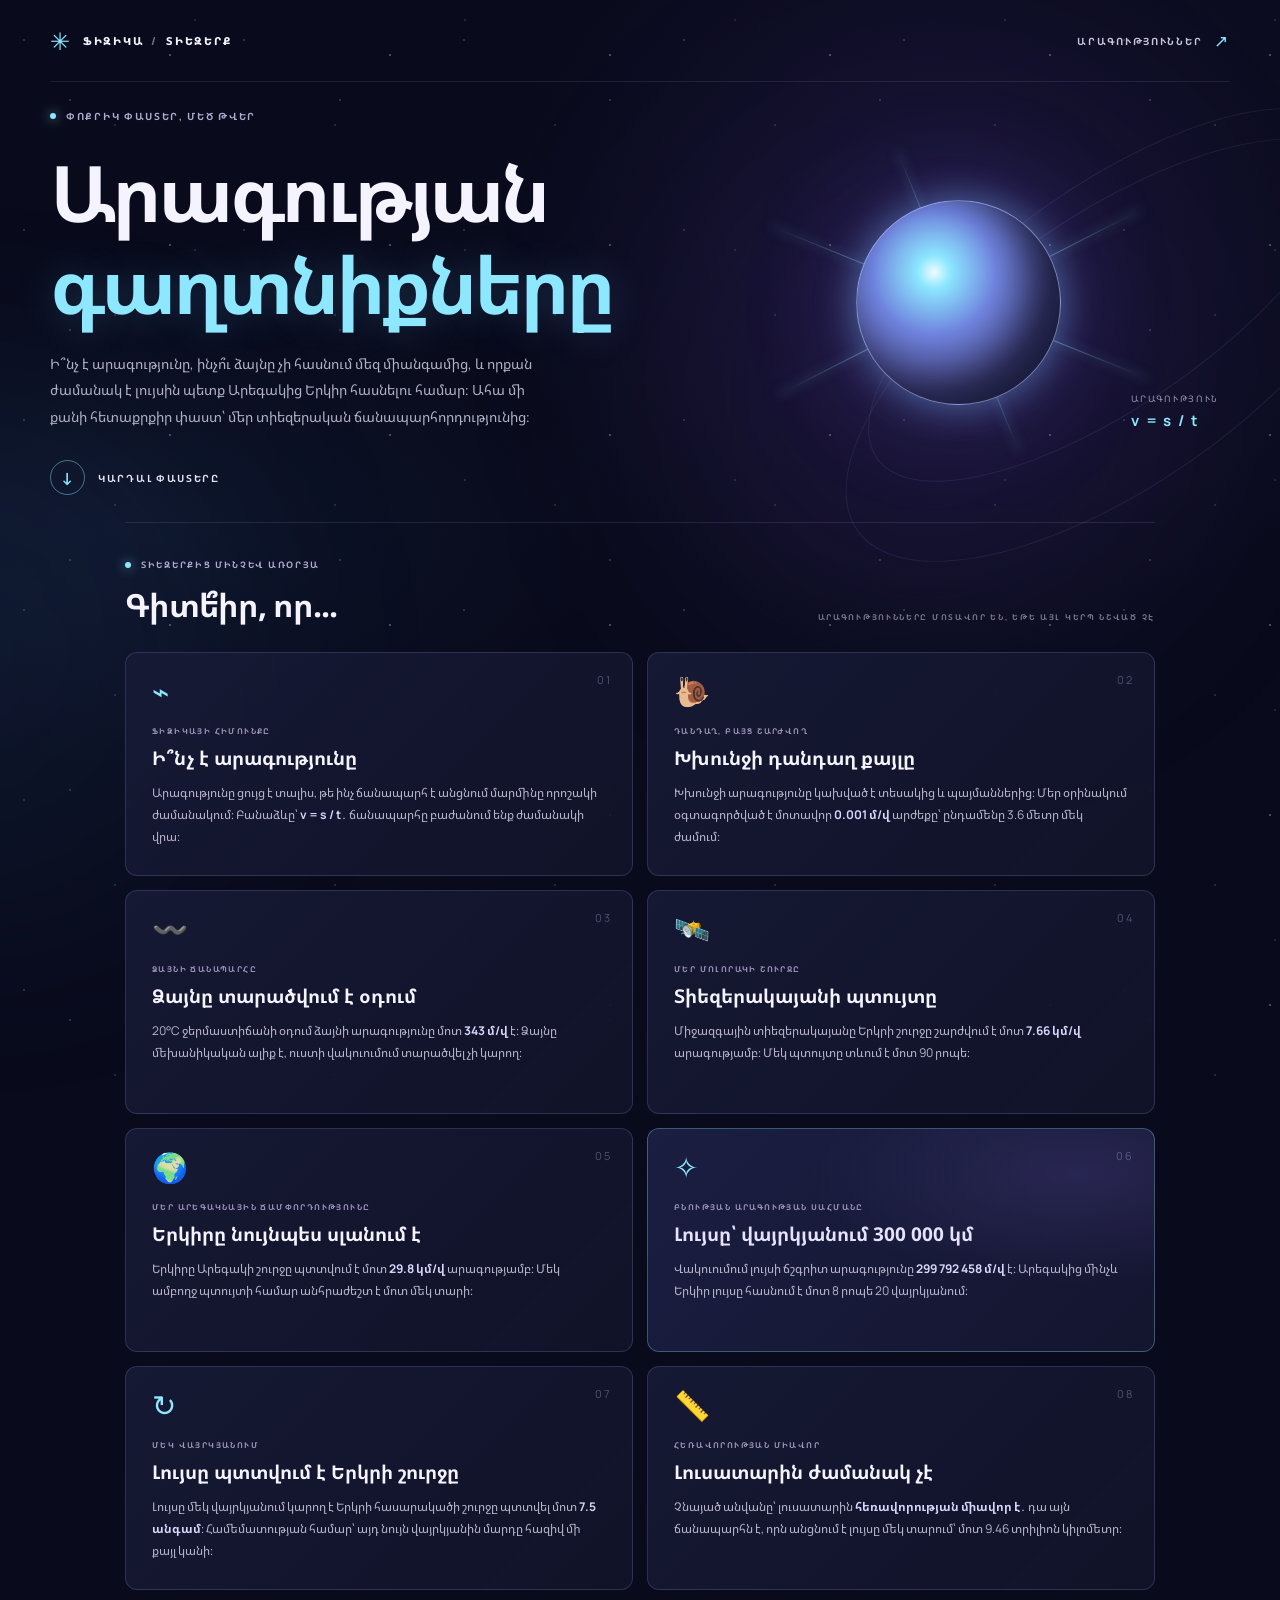
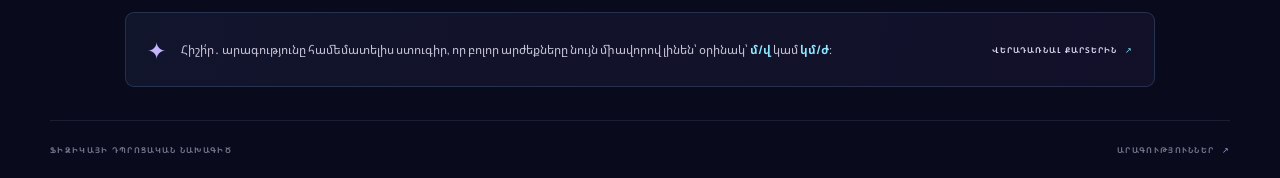
==== facts.html @ 8dcc0c98 "Add files via upload" ====
<!DOCTYPE html>
<html lang="hy">
  <head>
    <meta charset="UTF-8" />
    <meta name="viewport" content="width=device-width, initial-scale=1.0" />
    <meta
      name="description"
      content="Հետաքրքիր փաստեր արագության, ձայնի և լույսի մասին՝ ֆիզիկայի դպրոցական նախագծի համար։"
    />
    <meta name="theme-color" content="#090b1c" />
    <title>Հետաքրքիր փաստեր | Արագությունների տիեզերք</title>
    <link rel="preconnect" href="https://fonts.googleapis.com" />
    <link rel="preconnect" href="https://fonts.gstatic.com" crossorigin />
    <link
      href="https://fonts.googleapis.com/css2?family=Manrope:wght@400;500;600;700;800&family=Noto+Sans+Armenian:wght@400;500;600;700;800&display=swap"
      rel="stylesheet"
    />
    <link rel="stylesheet" href="style.css" />
  </head>
  <body>
    <div class="universe" aria-hidden="true">
      <div class="stars stars-back"></div>
      <div class="stars stars-front"></div>
      <div class="nebula nebula-one"></div>
      <div class="nebula nebula-two"></div>
      <div class="orbit orbit-one"></div>
      <div class="orbit orbit-two"></div>
    </div>

    <header class="topbar">
      <a class="brand" href="index.html" aria-label="Արագությունների տիեզերք՝ գլխավոր էջ">
        <span class="brand-mark" aria-hidden="true">✳</span>
        <span>ՖԻԶԻԿԱ <span class="brand-divider">/</span> ՏԻԵԶԵՐՔ</span>
      </a>
      <a class="top-link" href="index.html#journey">
        ԱՐԱԳՈՒԹՅՈՒՆՆԵՐ
        <span aria-hidden="true">↗</span>
      </a>
    </header>

    <main class="facts-main">
      <section class="facts-hero" aria-labelledby="page-title">
        <div>
          <p class="eyebrow"><span class="eyebrow-dot"></span> ՓՈՔՐԻԿ ՓԱՍՏԵՐ, ՄԵԾ ԹՎԵՐ</p>
          <h1 id="page-title">Արագության<br /><span>գաղտնիքները</span></h1>
          <p class="hero-description">
            Ի՞նչ է արագությունը, ինչո՞ւ ձայնը չի հասնում մեզ միանգամից,
            և որքան ժամանակ է լույսին պետք Արեգակից Երկիր հասնելու համար։
            Ահա մի քանի հետաքրքիր փաստ՝ մեր տիեզերական ճանապարհորդությունից։
          </p>
          <a class="explore-link" href="#facts">
            <span class="explore-icon" aria-hidden="true">↓</span>
            <span>ԿԱՐԴԱԼ ՓԱՍՏԵՐԸ</span>
          </a>
        </div>
        <div class="facts-hero-art" aria-hidden="true">
          <div class="facts-sun"></div>
          <div class="facts-ray ray-one"></div>
          <div class="facts-ray ray-two"></div>
          <div class="facts-ray ray-three"></div>
          <span class="facts-art-label">ԱՐԱԳՈՒԹՅՈՒՆ<br /><strong>v = s / t</strong></span>
        </div>
      </section>

      <section class="facts-section" id="facts" aria-labelledby="facts-title">
        <div class="section-heading">
          <div>
            <p class="eyebrow"><span class="eyebrow-dot"></span> ՏԻԵԶԵՐՔԻՑ ՄԻՆՉԵՎ ԱՌՕՐՅԱ</p>
            <h2 id="facts-title">Գիտե՞իր, որ...</h2>
          </div>
          <p class="section-note">ԱՐԱԳՈՒԹՅՈՒՆՆԵՐԸ ՄՈՏԱՎՈՐ ԵՆ, ԵԹԵ ԱՅԼ ԿԵՐՊ ՆՇՎԱԾ ՉԷ</p>
        </div>

        <div class="facts-grid">
          <article class="fact-card">
            <span class="fact-number">01</span>
            <span class="fact-icon" aria-hidden="true">⌁</span>
            <p class="fact-label">ՖԻԶԻԿԱՅԻ ՀԻՄՈՒՆՔԸ</p>
            <h3>Ի՞նչ է արագությունը</h3>
            <p>Արագությունը ցույց է տալիս, թե ինչ ճանապարհ է անցնում մարմինը որոշակի ժամանակում։ Բանաձևը՝ <strong>v = s / t</strong>․ ճանապարհը բաժանում ենք ժամանակի վրա։</p>
          </article>

          <article class="fact-card">
            <span class="fact-number">02</span>
            <span class="fact-icon" aria-hidden="true">🐌</span>
            <p class="fact-label">ԴԱՆԴԱՂ, ԲԱՅՑ ՇԱՐԺՎՈՂ</p>
            <h3>Խխունջի դանդաղ քայլը</h3>
            <p>Խխունջի արագությունը կախված է տեսակից և պայմաններից։ Մեր օրինակում օգտագործված է մոտավոր <strong>0.001 մ/վ</strong> արժեքը՝ ընդամենը 3.6 մետր մեկ ժամում։</p>
          </article>

          <article class="fact-card">
            <span class="fact-number">03</span>
            <span class="fact-icon" aria-hidden="true">〰️</span>
            <p class="fact-label">ՁԱՅՆԻ ՃԱՆԱՊԱՐՀԸ</p>
            <h3>Ձայնը տարածվում է օդում</h3>
            <p>20°C ջերմաստիճանի օդում ձայնի արագությունը մոտ <strong>343 մ/վ</strong> է։ Ձայնը մեխանիկական ալիք է, ուստի վակուումում տարածվել չի կարող։</p>
          </article>

          <article class="fact-card">
            <span class="fact-number">04</span>
            <span class="fact-icon" aria-hidden="true">🛰️</span>
            <p class="fact-label">ՄԵՐ ՄՈԼՈՐԱԿԻ ՇՈՒՐՋԸ</p>
            <h3>Տիեզերակայանի պտույտը</h3>
            <p>Միջազգային տիեզերակայանը Երկրի շուրջը շարժվում է մոտ <strong>7.66 կմ/վ</strong> արագությամբ։ Մեկ պտույտը տևում է մոտ 90 րոպե։</p>
          </article>

          <article class="fact-card">
            <span class="fact-number">05</span>
            <span class="fact-icon" aria-hidden="true">🌍</span>
            <p class="fact-label">ՄԵՐ ԱՐԵԳԱԿՆԱՅԻՆ ՃԱՄՓՈՐԴՈՒԹՅՈՒՆԸ</p>
            <h3>Երկիրը նույնպես սլանում է</h3>
            <p>Երկիրը Արեգակի շուրջը պտտվում է մոտ <strong>29.8 կմ/վ</strong> արագությամբ։ Մեկ ամբողջ պտույտի համար անհրաժեշտ է մոտ մեկ տարի։</p>
          </article>

          <article class="fact-card fact-card-highlight">
            <span class="fact-number">06</span>
            <span class="fact-icon" aria-hidden="true">✧</span>
            <p class="fact-label">ԲՆՈՒԹՅԱՆ ԱՐԱԳՈՒԹՅԱՆ ՍԱՀՄԱՆԸ</p>
            <h3>Լույսը՝ վայրկյանում 300 000 կմ</h3>
            <p>Վակուումում լույսի ճշգրիտ արագությունը <strong>299 792 458 մ/վ</strong> է։ Արեգակից մինչև Երկիր լույսը հասնում է մոտ 8 րոպե 20 վայրկյանում։</p>
          </article>

          <article class="fact-card">
            <span class="fact-number">07</span>
            <span class="fact-icon" aria-hidden="true">↻</span>
            <p class="fact-label">ՄԵԿ ՎԱՅՐԿՅԱՆՈՒՄ</p>
            <h3>Լույսը պտտվում է Երկրի շուրջը</h3>
            <p>Լույսը մեկ վայրկյանում կարող է Երկրի հասարակածի շուրջը պտտվել մոտ <strong>7.5 անգամ</strong>։ Համեմատության համար՝ այդ նույն վայրկյանին մարդը հազիվ մի քայլ կանի։</p>
          </article>

          <article class="fact-card">
            <span class="fact-number">08</span>
            <span class="fact-icon" aria-hidden="true">📏</span>
            <p class="fact-label">ՀԵՌԱՎՈՐՈՒԹՅԱՆ ՄԻԱՎՈՐ</p>
            <h3>Լուսատարին ժամանակ չէ</h3>
            <p>Չնայած անվանը՝ լուսատարին <strong>հեռավորության միավոր է</strong>․ դա այն ճանապարհն է, որն անցնում է լույսը մեկ տարում՝ մոտ 9.46 տրիլիոն կիլոմետր։</p>
          </article>
        </div>
      </section>

      <section class="facts-callout">
        <span class="light-fact-icon" aria-hidden="true">✦</span>
        <p>Հիշի՛ր․ արագությունը համեմատելիս ստուգիր, որ բոլոր արժեքները նույն միավորով լինեն՝ օրինակ՝ <strong>մ/վ</strong> կամ <strong>կմ/ժ</strong>։</p>
        <a href="index.html#journey">ՎԵՐԱԴԱՌՆԱԼ ՔԱՐՏԵՐԻՆ <span aria-hidden="true">↗</span></a>
      </section>
    </main>

    <footer class="footer">
      <span>ՖԻԶԻԿԱՅԻ ԴՊՐՈՑԱԿԱՆ ՆԱԽԱԳԻԾ</span>
      <a href="index.html">ԱՐԱԳՈՒԹՅՈՒՆՆԵՐ <span class="footer-star">↗</span></a>
    </footer>
  </body>
</html>
---- style.css ----
:root {
  color-scheme: dark;
  --bg: #090b1c;
  --text: #f5f3ff;
  --muted: #a5a5bf;
  --purple: #a994ff;
  --cyan: #8ce7ff;
  --line: rgba(196, 190, 255, 0.18);
  font-family: "Manrope", "Noto Sans Armenian", sans-serif;
  font-synthesis: none;
  text-rendering: optimizeLegibility;
}

* { box-sizing: border-box; }
html { min-width: 320px; scroll-behavior: smooth; }
body {
  position: relative;
  min-height: 100vh;
  margin: 0;
  overflow-x: hidden;
  background: var(--bg);
  color: var(--text);
}
button, a { font: inherit; }
a { color: inherit; text-decoration: none; }
button:focus-visible, a:focus-visible { outline: 2px solid var(--cyan); outline-offset: 5px; }

.universe {
  position: absolute; inset: 0 0 auto; height: 1100px; overflow: hidden; pointer-events: none;
  background: radial-gradient(ellipse at 75% 22%, rgba(73, 47, 137, .2), transparent 34%),
    radial-gradient(ellipse at 10% 48%, rgba(37, 75, 122, .14), transparent 30%);
}
.stars { position: absolute; inset: 0; background-repeat: repeat; }
.stars-back {
  opacity: .5;
  background-image: radial-gradient(1px 1px at 24px 40px, #fff, transparent),
    radial-gradient(1px 1px at 115px 125px, #b6cbff, transparent),
    radial-gradient(1.5px 1.5px at 170px 55px, #fff, transparent);
  background-size: 220px 190px;
}
.stars-front {
  opacity: .36;
  background-image: radial-gradient(1.5px 1.5px at 70px 100px, #d4ceff, transparent),
    radial-gradient(1px 1px at 195px 20px, #fff, transparent);
  background-size: 270px 230px;
}
.nebula { position: absolute; width: 500px; height: 500px; border-radius: 50%; filter: blur(110px); }
.nebula-one { top: 130px; right: 8%; background: rgba(108, 71, 180, .12); }
.nebula-two { top: 400px; left: -280px; background: rgba(55, 113, 168, .1); }
.orbit {
  position: absolute; top: 185px; right: -115px; width: 570px; height: 220px;
  border: 1px solid rgba(173, 162, 255, .1); border-radius: 50%; transform: rotate(-35deg);
}
.orbit-two { top: 215px; right: -150px; width: 630px; height: 270px; transform: rotate(-35deg); }
.topbar, main, .footer { position: relative; z-index: 1; }
.topbar {
  display: flex; width: min(1180px, calc(100% - 80px)); height: 82px;
  align-items: center; justify-content: space-between; margin: 0 auto;
  border-bottom: 1px solid rgba(201, 196, 255, .1);
}
.brand { display: inline-flex; gap: 11px; align-items: center; font-size: 11px; font-weight: 800; letter-spacing: 1.8px; }
.brand-mark { color: var(--cyan); font-size: 24px; line-height: 1; }
.brand-divider { padding: 0 4px; color: #74728e; }
.top-link, .section-note, .eyebrow, .explore-link, .card-category, .card-kicker,
.scale-labels, .carousel-hint, .footer { font-size: 10px; font-weight: 700; letter-spacing: 1.7px; }
.top-link { display: flex; gap: 12px; align-items: center; color: #c9c6dd; transition: color 180ms ease; }
.top-link:hover, .explore-link:hover { color: var(--cyan); }
.top-link span { color: var(--cyan); font-size: 17px; }
.hero {
  position: relative; display: grid; width: min(1180px, calc(100% - 80px)); min-height: 493px;
  grid-template-columns: 1fr .9fr; align-items: center; margin: 0 auto;
}
.hero-copy { position: relative; z-index: 1; padding: 17px 0 27px; }
.eyebrow { display: flex; gap: 10px; align-items: center; margin: 0 0 23px; color: #b1a9d1; }
.eyebrow-dot { width: 6px; height: 6px; border-radius: 50%; background: var(--cyan); box-shadow: 0 0 12px rgba(140, 231, 255, .8); }
h1, h2, h3, p { margin-top: 0; }
h1 {
  margin-bottom: 21px; font-family: "Noto Sans Armenian", "Manrope", sans-serif;
  font-size: clamp(48px, 6.2vw, 78px); font-weight: 700; letter-spacing: -4px; line-height: 1.18;
}
h1 span { color: var(--cyan); text-shadow: 0 0 38px rgba(115, 198, 255, .22); }
.hero-description { max-width: 435px; margin-bottom: 30px; color: #b0afc4; font-size: 14px; line-height: 1.9; }
.explore-link { display: inline-flex; gap: 13px; align-items: center; color: #e6e3f5; transition: color 180ms ease; }
.explore-icon {
  display: grid; width: 35px; height: 35px; place-items: center;
  border: 1px solid rgba(140, 231, 255, .45); border-radius: 50%; color: var(--cyan); font-size: 17px;
}
.hero-visual { position: relative; display: grid; min-height: 410px; place-items: center; }
.planet {
  position: relative; z-index: 1; width: clamp(190px, 24vw, 280px); aspect-ratio: 1; overflow: hidden;
  border-radius: 50%;
  background: radial-gradient(ellipse at 32% 28%, rgba(207, 190, 255, .88), transparent 3%),
    radial-gradient(ellipse at 47% 38%, #a39ce8 0%, #6669bd 20%, #414890 45%, #212c61 72%, #141b40 100%);
  box-shadow: inset -30px -20px 48px rgba(5, 9, 35, .85), inset 13px 8px 24px rgba(218, 202, 255, .2),
    0 0 55px rgba(119, 110, 238, .25), 0 0 130px rgba(94, 103, 233, .14);
  animation: float 7s ease-in-out infinite;
}
.planet-glow { position: absolute; inset: -30%; background: radial-gradient(ellipse at 35% 35%, rgba(255, 255, 255, .16), transparent 45%); }
.planet-surface {
  position: absolute; inset: 0; opacity: .55;
  background: radial-gradient(ellipse at 30% 58%, rgba(126, 124, 208, .72) 0 10%, transparent 11%),
    radial-gradient(ellipse at 55% 27%, rgba(184, 170, 247, .56) 0 7%, transparent 8%),
    radial-gradient(ellipse at 66% 64%, rgba(100, 112, 194, .65) 0 13%, transparent 14%),
    radial-gradient(ellipse at 27% 26%, rgba(210, 194, 255, .45) 0 5%, transparent 6%);
  filter: blur(6px);
}
.planet-ring {
  position: absolute; width: clamp(280px, 36vw, 430px); height: clamp(140px, 18vw, 210px);
  border: 1px solid rgba(193, 183, 255, .35); border-radius: 50%; transform: rotate(-25deg);
}
.ring-inner { width: clamp(245px, 32vw, 380px); height: clamp(110px, 15vw, 175px); border-color: rgba(140, 231, 255, .19); transform: rotate(22deg); }
.planet-satellite { position: absolute; top: 22%; right: 19%; color: #e4d9ff; font-size: 21px; text-shadow: 0 0 18px #c7a5ff; }
.hero-caption {
  position: absolute; right: 0; bottom: 27px; display: flex; gap: 11px; align-items: center;
  color: #8e8ca9; font-size: 9px; letter-spacing: 1.6px; line-height: 1.8;
}
.hero-caption strong { color: #d9d6ed; font-weight: 700; }
.caption-line { width: 27px; height: 1px; background: var(--cyan); }
.hero-index { position: absolute; right: 0; bottom: 28px; color: #e3e1f5; font-size: 11px; letter-spacing: 2px; }
.hero-index span { padding: 0 4px; color: #77758f; }
.journey { width: min(1030px, calc(100% - 80px)); margin: 8px auto 0; padding: 37px 0 0; border-top: 1px solid rgba(201, 196, 255, .12); }
.section-heading { display: flex; align-items: end; justify-content: space-between; margin-bottom: 24px; }
.section-heading .eyebrow { margin-bottom: 12px; font-size: 9px; }
h2 { margin-bottom: 0; font-family: "Noto Sans Armenian", "Manrope", sans-serif; font-size: clamp(23px, 3vw, 32px); font-weight: 700; letter-spacing: -1px; }
.section-note { margin: 0 0 4px; color: #777790; font-size: 8px; }
.carousel { position: relative; }
.card-stage { touch-action: pan-y; }
.speed-card {
  position: relative; min-height: 320px; overflow: hidden; padding: 23px 30px 21px;
  border: 1px solid rgba(178, 170, 255, .22); border-radius: 13px;
  background: radial-gradient(ellipse at 76% 43%, rgba(105, 82, 173, .2), transparent 40%),
    linear-gradient(120deg, rgba(21, 24, 49, .97), rgba(20, 20, 43, .93));
  box-shadow: 0 22px 65px rgba(0, 0, 0, .2); transition: opacity 180ms ease, transform 180ms ease;
}
.speed-card.is-changing { opacity: .55; transform: translateY(5px); }
.card-topline, .card-count, .scale-labels, .carousel-footer, .scale-block { display: flex; align-items: center; justify-content: space-between; }
.card-category { color: #aaa5ca; font-size: 9px; }
.card-count { gap: 3px; color: var(--cyan); font-size: 12px; font-weight: 700; letter-spacing: 1px; }
.card-count span { color: #88869f; font-size: 10px; }
.card-content { display: grid; min-height: 201px; grid-template-columns: .9fr 1.1fr; align-items: center; }
.speed-illustration {
  display: grid; width: 170px; height: 170px; place-items: center; justify-self: center;
  border: 1px solid rgba(187, 178, 255, .14); border-radius: 50%;
  background: radial-gradient(circle, rgba(122, 109, 204, .22), rgba(97, 89, 163, .05) 66%, transparent 67%),
    radial-gradient(circle at 50% 50%, rgba(146, 218, 255, .1), transparent 70%);
  box-shadow: inset 0 0 35px rgba(130, 113, 255, .08), 0 0 30px rgba(116, 110, 209, .08);
  font-size: 76px; line-height: 1; transition: transform 180ms ease;
}
.speed-info { padding: 15px 22px 14px 0; }
.card-kicker { margin-bottom: 5px; color: #9a95bb; font-size: 8px; }
h3 { margin-bottom: 2px; font-family: "Noto Sans Armenian", "Manrope", sans-serif; font-size: 28px; font-weight: 700; }
.speed-reading { display: flex; gap: 10px; align-items: baseline; }
.speed-value { color: var(--cyan); font-size: clamp(33px, 5vw, 48px); font-weight: 700; letter-spacing: -2px; line-height: 1.25; text-shadow: 0 0 26px rgba(117, 222, 255, .18); }
.speed-unit { color: #b5b3cb; font-size: 15px; font-weight: 600; }
.speed-conversion { margin: 0 0 9px; color: #9d9bb4; font-size: 11px; }
.card-fact { max-width: 460px; margin: 0; color: #c2c0d2; font-size: 12px; line-height: 1.75; }
.scale-block { gap: 13px; margin-top: 4px; }
.scale-labels { gap: 14px; flex: 0 0 auto; color: #77758f; font-size: 8px; letter-spacing: 1px; }
.scale-track { position: relative; width: 100%; height: 3px; overflow: visible; border-radius: 5px; background: rgba(181, 172, 255, .16); }
.scale-fill { position: absolute; inset: 0 auto 0 0; width: 0; border-radius: inherit; background: linear-gradient(90deg, #8b80e9, var(--cyan)); box-shadow: 0 0 10px rgba(130, 220, 255, .45); transition: width 360ms ease; }
.scale-marker { position: absolute; top: 50%; left: 0; width: 9px; height: 9px; border: 2px solid #c4f2ff; border-radius: 50%; background: #6878d2; box-shadow: 0 0 10px rgba(140, 231, 255, .7); transform: translate(-50%, -50%); transition: left 360ms ease; }
.card-decoration { position: absolute; right: 29px; bottom: 14px; color: rgba(190, 184, 229, .2); font-size: 8px; font-weight: 700; letter-spacing: 2px; }
.card-decoration span { color: rgba(140, 231, 255, .5); }
.nav-button {
  position: absolute; z-index: 2; top: 50%; display: grid; width: 42px; height: 42px; place-items: center;
  border: 1px solid rgba(183, 175, 255, .36); border-radius: 50%; background: #12152c;
  color: #e5e3f6; cursor: pointer; font-size: 20px; transition: color 180ms ease, border-color 180ms ease, background 180ms ease; transform: translateY(-50%);
}
.nav-button:hover { border-color: var(--cyan); background: #1c2340; color: var(--cyan); }
.nav-previous { left: -21px; }
.nav-next { right: -21px; }
.carousel-footer { min-height: 51px; }
.carousel-dots { display: flex; gap: 7px; align-items: center; }
.carousel-dot { width: 6px; height: 6px; padding: 0; border: 0; border-radius: 6px; background: rgba(184, 178, 221, .35); cursor: pointer; transition: width 200ms ease, background 200ms ease; }
.carousel-dot[aria-current="true"] { width: 22px; background: var(--cyan); box-shadow: 0 0 10px rgba(140, 231, 255, .4); }
.carousel-hint { margin: 0; color: #77758f; font-size: 8px; }
.carousel-hint span { padding-right: 6px; color: var(--cyan); }
.light-fact {
  position: relative; display: flex; width: min(1030px, calc(100% - 80px)); min-height: 67px; align-items: center;
  gap: 16px; overflow: hidden; margin: 18px auto 27px; padding: 14px 22px;
  border: 1px solid rgba(136, 207, 255, .17); border-radius: 9px;
  background: linear-gradient(100deg, rgba(57, 65, 120, .18), rgba(89, 54, 133, .13));
}
.light-fact-icon { flex: 0 0 auto; color: #c6b4ff; font-size: 23px; }
.light-fact p { position: relative; z-index: 1; margin: 0; color: #c6c3d7; font-size: 12px; line-height: 1.7; }
.light-fact strong { color: var(--cyan); font-weight: 700; }
.light-fact-orbit { position: absolute; top: -30px; right: -23px; width: 160px; height: 110px; border: 1px solid rgba(161, 146, 255, .18); border-radius: 50%; transform: rotate(-25deg); }
.footer {
  display: flex; width: min(1180px, calc(100% - 80px)); min-height: 58px; align-items: center;
  justify-content: space-between; margin: 0 auto; border-top: 1px solid rgba(201, 196, 255, .1);
  color: #74738b; font-size: 8px; letter-spacing: 1.3px;
}
.footer-star { padding-left: 4px; color: #a99aff; }
.facts-main { padding-bottom: 5px; }
.facts-hero {
  display: grid;
  width: min(1180px, calc(100% - 80px));
  min-height: 440px;
  grid-template-columns: 1fr .85fr;
  align-items: center;
  margin: 0 auto;
}
.facts-hero .hero-description { max-width: 490px; }
.facts-hero-art { position: relative; display: grid; min-height: 360px; place-items: center; }
.facts-sun {
  position: relative;
  z-index: 1;
  width: clamp(130px, 17vw, 205px);
  aspect-ratio: 1;
  border: 1px solid rgba(191, 207, 255, .45);
  border-radius: 50%;
  background: radial-gradient(circle at 38% 35%, #effcff, #8ce7ff 9%, #6f83de 34%, #424179 65%, #252445 100%);
  box-shadow: 0 0 38px rgba(122, 186, 255, .5), 0 0 115px rgba(141, 108, 255, .25), inset -25px -18px 38px rgba(11, 14, 39, .65);
}
.facts-ray {
  position: absolute;
  width: 75%;
  height: 1px;
  background: linear-gradient(90deg, transparent, rgba(140, 231, 255, .85), transparent);
  box-shadow: 0 0 11px rgba(140, 231, 255, .55);
}
.ray-one { transform: rotate(-27deg); }
.ray-two { transform: rotate(22deg); }
.ray-three { width: 60%; transform: rotate(68deg); }
.facts-art-label {
  position: absolute;
  right: 2%;
  bottom: 13%;
  color: #9a98b3;
  font-size: 9px;
  letter-spacing: 1.7px;
  line-height: 1.9;
}
.facts-art-label strong { color: var(--cyan); font-size: 15px; }
.facts-section {
  width: min(1030px, calc(100% - 80px));
  margin: 0 auto;
  padding: 35px 0 0;
  border-top: 1px solid rgba(201, 196, 255, .12);
}
.facts-section .section-heading { margin-bottom: 26px; }
.facts-grid { display: grid; grid-template-columns: repeat(2, minmax(0, 1fr)); gap: 14px; }
.fact-card {
  position: relative;
  min-height: 224px;
  overflow: hidden;
  padding: 24px 26px 25px;
  border: 1px solid rgba(178, 170, 255, .18);
  border-radius: 12px;
  background: linear-gradient(135deg, rgba(23, 26, 53, .95), rgba(18, 20, 42, .9));
  transition: border-color 180ms ease, transform 180ms ease;
}
.fact-card:hover { border-color: rgba(140, 231, 255, .42); transform: translateY(-3px); }
.fact-number { position: absolute; top: 19px; right: 21px; color: rgba(183, 176, 224, .38); font-size: 11px; letter-spacing: 1.5px; }
.fact-icon { display: block; min-height: 43px; color: var(--cyan); font-size: 29px; line-height: 1; }
.fact-label { margin: 5px 0 8px; color: #9b96ba; font-size: 8px; font-weight: 700; letter-spacing: 1.4px; }
.fact-card h3 { margin: 0 28px 9px 0; font-size: 19px; line-height: 1.5; }
.fact-card > p:last-child { max-width: 470px; margin: 0; color: #b7b5ca; font-size: 12px; line-height: 1.85; }
.fact-card strong { color: #d8d4fa; font-weight: 700; }
.fact-card-highlight {
  background: radial-gradient(ellipse at 85% 20%, rgba(103, 87, 183, .22), transparent 44%),
    linear-gradient(135deg, rgba(27, 31, 67, .97), rgba(21, 22, 48, .95));
  border-color: rgba(140, 231, 255, .3);
}
.fact-card-highlight h3 { color: #e5e2fb; }
.facts-callout {
  display: flex;
  width: min(1030px, calc(100% - 80px));
  min-height: 75px;
  align-items: center;
  gap: 15px;
  margin: 22px auto 28px;
  padding: 15px 21px;
  border: 1px solid rgba(136, 207, 255, .17);
  border-radius: 9px;
  background: linear-gradient(100deg, rgba(57, 65, 120, .18), rgba(89, 54, 133, .13));
}
.facts-callout .light-fact-icon { flex: 0 0 auto; }
.facts-callout p { flex: 1; margin: 0; color: #c6c3d7; font-size: 12px; line-height: 1.75; }
.facts-callout strong { color: var(--cyan); }
.facts-callout a { flex: 0 0 auto; color: #d7d3ef; font-size: 8px; font-weight: 700; letter-spacing: 1px; }
.facts-callout a span { padding-left: 5px; color: var(--cyan); }
.footer a { color: inherit; transition: color 180ms ease; }
.footer a:hover { color: var(--cyan); }
@keyframes float {
  0%, 100% { transform: translateY(0); }
  50% { transform: translateY(-9px); }
}
@media (max-width: 820px) {
  .topbar, .hero, .footer { width: min(100% - 40px, 560px); }
  .topbar { height: 68px; }
  .brand { gap: 8px; font-size: 9px; letter-spacing: 1.3px; }
  .top-link { font-size: 8px; letter-spacing: 1px; }
  .hero { min-height: 670px; grid-template-columns: 1fr; align-content: start; }
  .hero-copy { padding: 47px 0 0; }
  h1 { font-size: clamp(50px, 12vw, 70px); letter-spacing: -3px; }
  .hero-description { max-width: 420px; font-size: 13px; }
  .hero-visual { min-height: 290px; margin-top: -1px; }
  .planet { width: 195px; }
  .planet-ring { width: 310px; height: 150px; }
  .ring-inner { width: 270px; height: 125px; }
  .hero-caption { right: 4px; bottom: 6px; }
  .hero-index { right: auto; bottom: 10px; left: 0; }
  .facts-hero { width: min(100% - 40px, 560px); min-height: 720px; grid-template-columns: 1fr; align-content: start; }
  .facts-hero > div:first-child { padding-top: 47px; }
  .facts-hero-art { min-height: 285px; margin-top: -1px; }
  .facts-sun { width: 160px; }
  .facts-art-label { right: 5%; bottom: 4%; }
  .facts-section { width: calc(100% - 40px); padding-top: 29px; }
  .facts-grid { grid-template-columns: 1fr; gap: 11px; }
  .fact-card { min-height: auto; padding: 21px 20px 23px; }
  .fact-card h3 { font-size: 18px; }
  .facts-callout { width: calc(100% - 40px); align-items: flex-start; flex-wrap: wrap; gap: 10px 13px; padding: 15px 16px; }
  .facts-callout p { flex-basis: calc(100% - 42px); }
  .facts-callout a { margin-left: 38px; }
  .journey, .light-fact { width: calc(100% - 40px); }
  .journey { margin-top: 0; padding-top: 29px; }
  .section-heading { display: block; }
  .section-note { margin-top: 12px; }
  .speed-card { min-height: 375px; padding: 19px 19px 22px; }
  .card-content { min-height: 275px; grid-template-columns: 1fr; align-content: center; justify-items: center; padding: 15px 0; }
  .speed-illustration { width: 112px; height: 112px; margin-bottom: 13px; font-size: 53px; }
  .speed-info { width: 100%; padding: 0; text-align: center; }
  .speed-reading { justify-content: center; }
  .card-fact { max-width: 420px; margin: 0 auto; font-size: 11px; }
  .speed-value { font-size: 39px; }
  .scale-block { gap: 9px; }
  .scale-labels { gap: 7px; font-size: 7px; }
  .nav-button { top: 51%; width: 36px; height: 36px; background: rgba(15, 17, 37, .93); }
  .nav-previous { left: -14px; }
  .nav-next { right: -14px; }
  .carousel-footer { align-items: flex-start; flex-direction: column; justify-content: center; gap: 10px; padding: 13px 0; }
  .light-fact { margin-top: 12px; padding: 14px 16px; }
  .footer { gap: 12px; font-size: 7px; letter-spacing: .8px; }
}
@media (prefers-reduced-motion: reduce) {
  *, *::before, *::after { scroll-behavior: auto !important; animation-duration: .01ms !important; animation-iteration-count: 1 !important; transition-duration: .01ms !important; }
}
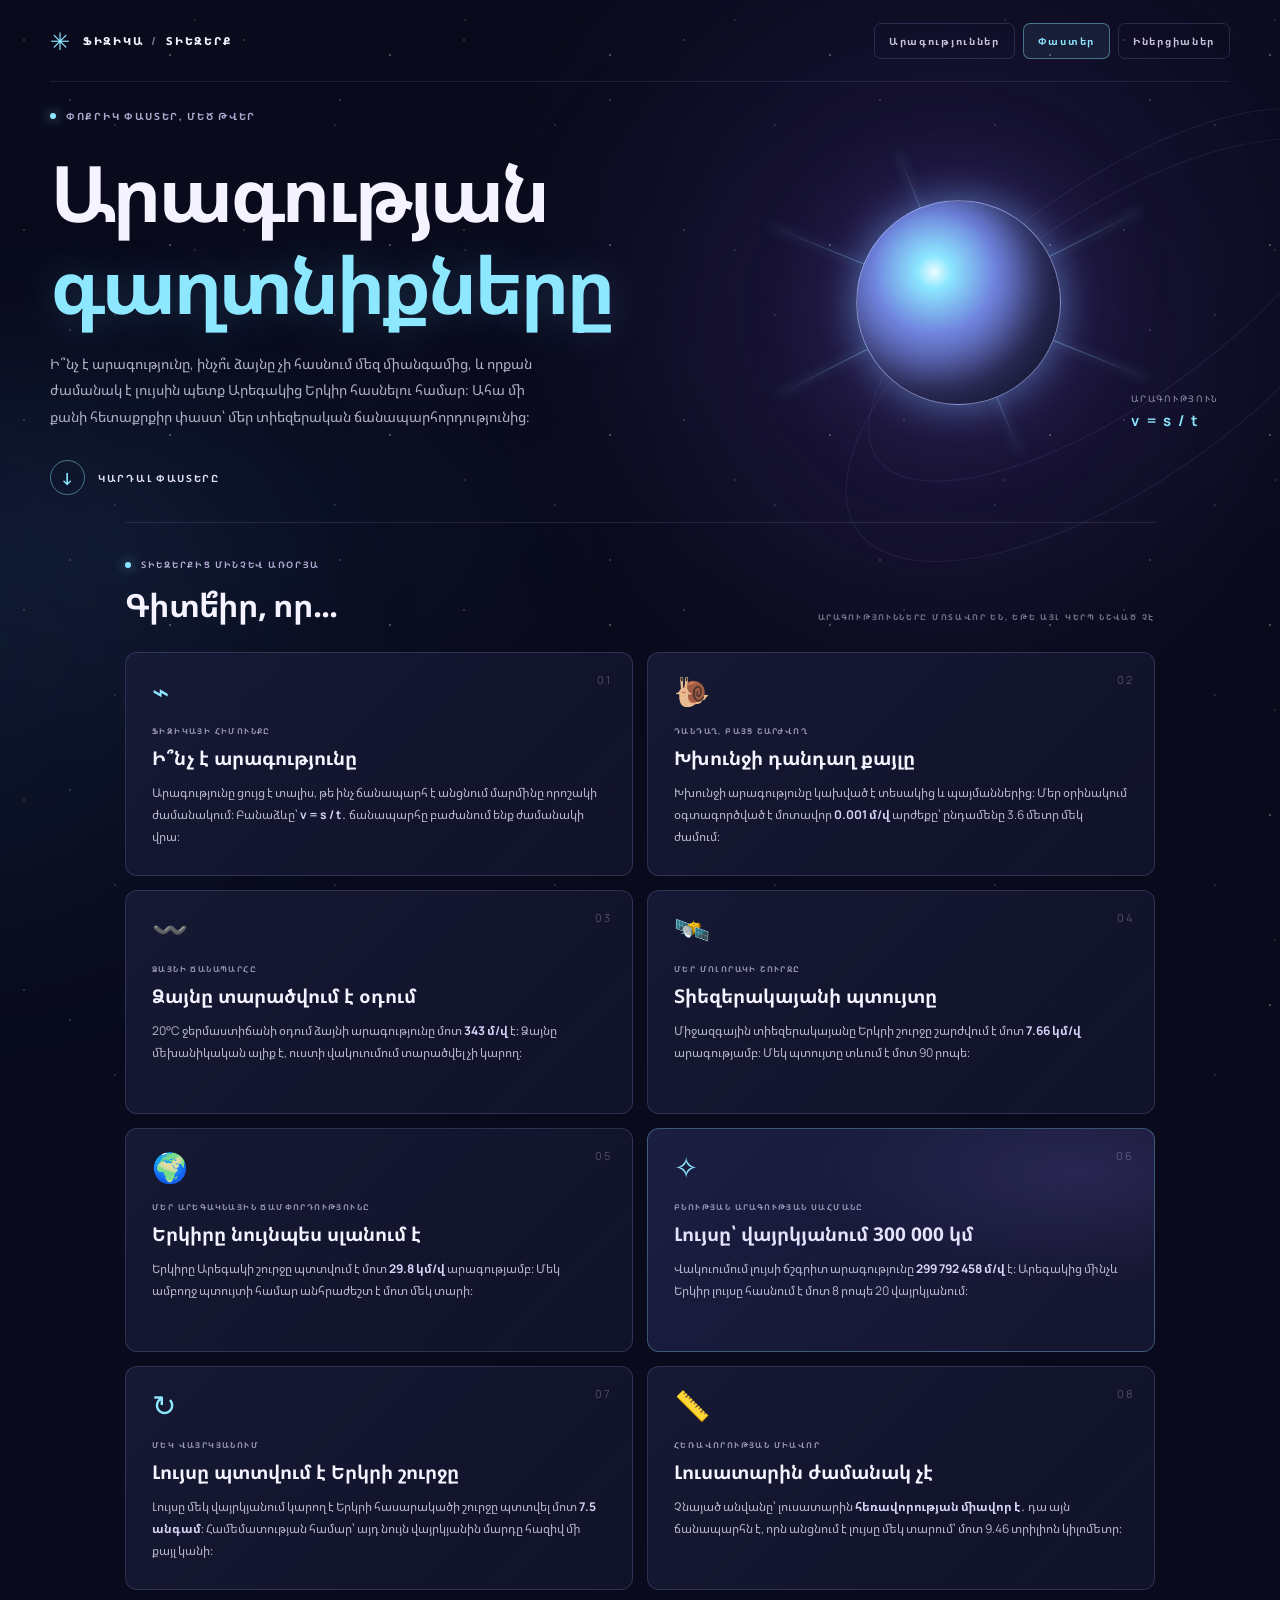
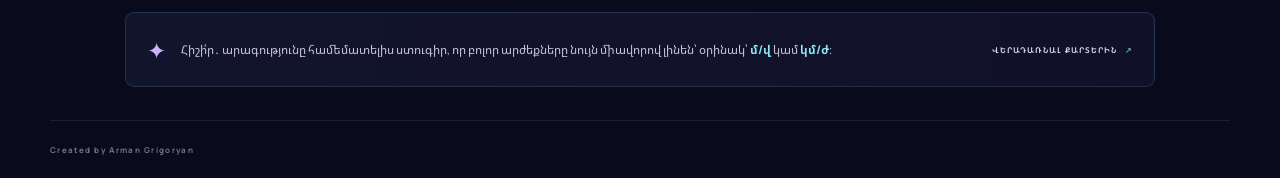
==== commit 58683ac9: "Add files via upload" ====
--- a/facts.html
+++ b/facts.html
@@ -5,7 +5,7 @@
     <meta name="viewport" content="width=device-width, initial-scale=1.0" />
     <meta
       name="description"
-      content="Հետաքրքիր փաստեր արագության, ձայնի և լույսի մասին՝ ֆիզիկայի դպրոցական նախագծի համար։"
+      content="Հետաքրքիր փաստեր արագության, իներցիայի, ձայնի և լույսի մասին՝ ֆիզիկայի դպրոցական նախագծի համար։"
     />
     <meta name="theme-color" content="#090b1c" />
     <title>Հետաքրքիր փաստեր | Արագությունների տիեզերք</title>
@@ -32,10 +32,11 @@
         <span class="brand-mark" aria-hidden="true">✳</span>
         <span>ՖԻԶԻԿԱ <span class="brand-divider">/</span> ՏԻԵԶԵՐՔ</span>
       </a>
-      <a class="top-link" href="index.html#journey">
-        ԱՐԱԳՈՒԹՅՈՒՆՆԵՐ
-        <span aria-hidden="true">↗</span>
-      </a>
+      <nav class="top-nav" aria-label="Գլխավոր նավիգացիա">
+        <a class="top-link" href="index.html#journey">Արագություններ</a>
+        <a class="top-link" href="facts.html" aria-current="page">Փաստեր</a>
+        <a class="top-link" href="inertia.html">Իներցիաներ</a>
+      </nav>
     </header>
 
     <main class="facts-main">
@@ -146,8 +147,7 @@
     </main>
 
     <footer class="footer">
-      <span>ՖԻԶԻԿԱՅԻ ԴՊՐՈՑԱԿԱՆ ՆԱԽԱԳԻԾ</span>
-      <a href="index.html">ԱՐԱԳՈՒԹՅՈՒՆՆԵՐ <span class="footer-star">↗</span></a>
+      <span>Created by Arman Grigoryan</span>
     </footer>
   </body>
 </html>
--- a/style.css
+++ b/style.css
@@ -63,9 +63,14 @@
 .brand-divider { padding: 0 4px; color: #74728e; }
 .top-link, .section-note, .eyebrow, .explore-link, .card-category, .card-kicker,
 .scale-labels, .carousel-hint, .footer { font-size: 10px; font-weight: 700; letter-spacing: 1.7px; }
-.top-link { display: flex; gap: 12px; align-items: center; color: #c9c6dd; transition: color 180ms ease; }
+.top-nav { display: flex; gap: 8px; align-items: center; }
+.top-link {
+  display: inline-flex; min-height: 36px; align-items: center; justify-content: center;
+  padding: 0 14px; border: 1px solid rgba(178, 170, 255, .18); border-radius: 7px;
+  color: #c9c6dd; transition: color 180ms ease, border-color 180ms ease, background 180ms ease;
+}
+.top-link[aria-current="page"] { border-color: rgba(140, 231, 255, .42); background: rgba(140, 231, 255, .08); color: var(--cyan); }
 .top-link:hover, .explore-link:hover { color: var(--cyan); }
-.top-link span { color: var(--cyan); font-size: 17px; }
 .hero {
   position: relative; display: grid; width: min(1180px, calc(100% - 80px)); min-height: 493px;
   grid-template-columns: 1fr .9fr; align-items: center; margin: 0 auto;
@@ -110,14 +115,6 @@
 }
 .ring-inner { width: clamp(245px, 32vw, 380px); height: clamp(110px, 15vw, 175px); border-color: rgba(140, 231, 255, .19); transform: rotate(22deg); }
 .planet-satellite { position: absolute; top: 22%; right: 19%; color: #e4d9ff; font-size: 21px; text-shadow: 0 0 18px #c7a5ff; }
-.hero-caption {
-  position: absolute; right: 0; bottom: 27px; display: flex; gap: 11px; align-items: center;
-  color: #8e8ca9; font-size: 9px; letter-spacing: 1.6px; line-height: 1.8;
-}
-.hero-caption strong { color: #d9d6ed; font-weight: 700; }
-.caption-line { width: 27px; height: 1px; background: var(--cyan); }
-.hero-index { position: absolute; right: 0; bottom: 28px; color: #e3e1f5; font-size: 11px; letter-spacing: 2px; }
-.hero-index span { padding: 0 4px; color: #77758f; }
 .journey { width: min(1030px, calc(100% - 80px)); margin: 8px auto 0; padding: 37px 0 0; border-top: 1px solid rgba(201, 196, 255, .12); }
 .section-heading { display: flex; align-items: end; justify-content: space-between; margin-bottom: 24px; }
 .section-heading .eyebrow { margin-bottom: 12px; font-size: 9px; }
@@ -288,9 +285,10 @@
 }
 @media (max-width: 820px) {
   .topbar, .hero, .footer { width: min(100% - 40px, 560px); }
-  .topbar { height: 68px; }
+  .topbar { height: auto; min-height: 68px; flex-wrap: wrap; gap: 10px; padding: 12px 0; }
   .brand { gap: 8px; font-size: 9px; letter-spacing: 1.3px; }
-  .top-link { font-size: 8px; letter-spacing: 1px; }
+  .top-nav { width: 100%; gap: 6px; }
+  .top-link { min-height: 34px; flex: 1; padding: 0 5px; font-size: 8px; letter-spacing: .3px; }
   .hero { min-height: 670px; grid-template-columns: 1fr; align-content: start; }
   .hero-copy { padding: 47px 0 0; }
   h1 { font-size: clamp(50px, 12vw, 70px); letter-spacing: -3px; }
@@ -299,8 +297,6 @@
   .planet { width: 195px; }
   .planet-ring { width: 310px; height: 150px; }
   .ring-inner { width: 270px; height: 125px; }
-  .hero-caption { right: 4px; bottom: 6px; }
-  .hero-index { right: auto; bottom: 10px; left: 0; }
   .facts-hero { width: min(100% - 40px, 560px); min-height: 720px; grid-template-columns: 1fr; align-content: start; }
   .facts-hero > div:first-child { padding-top: 47px; }
   .facts-hero-art { min-height: 285px; margin-top: -1px; }
